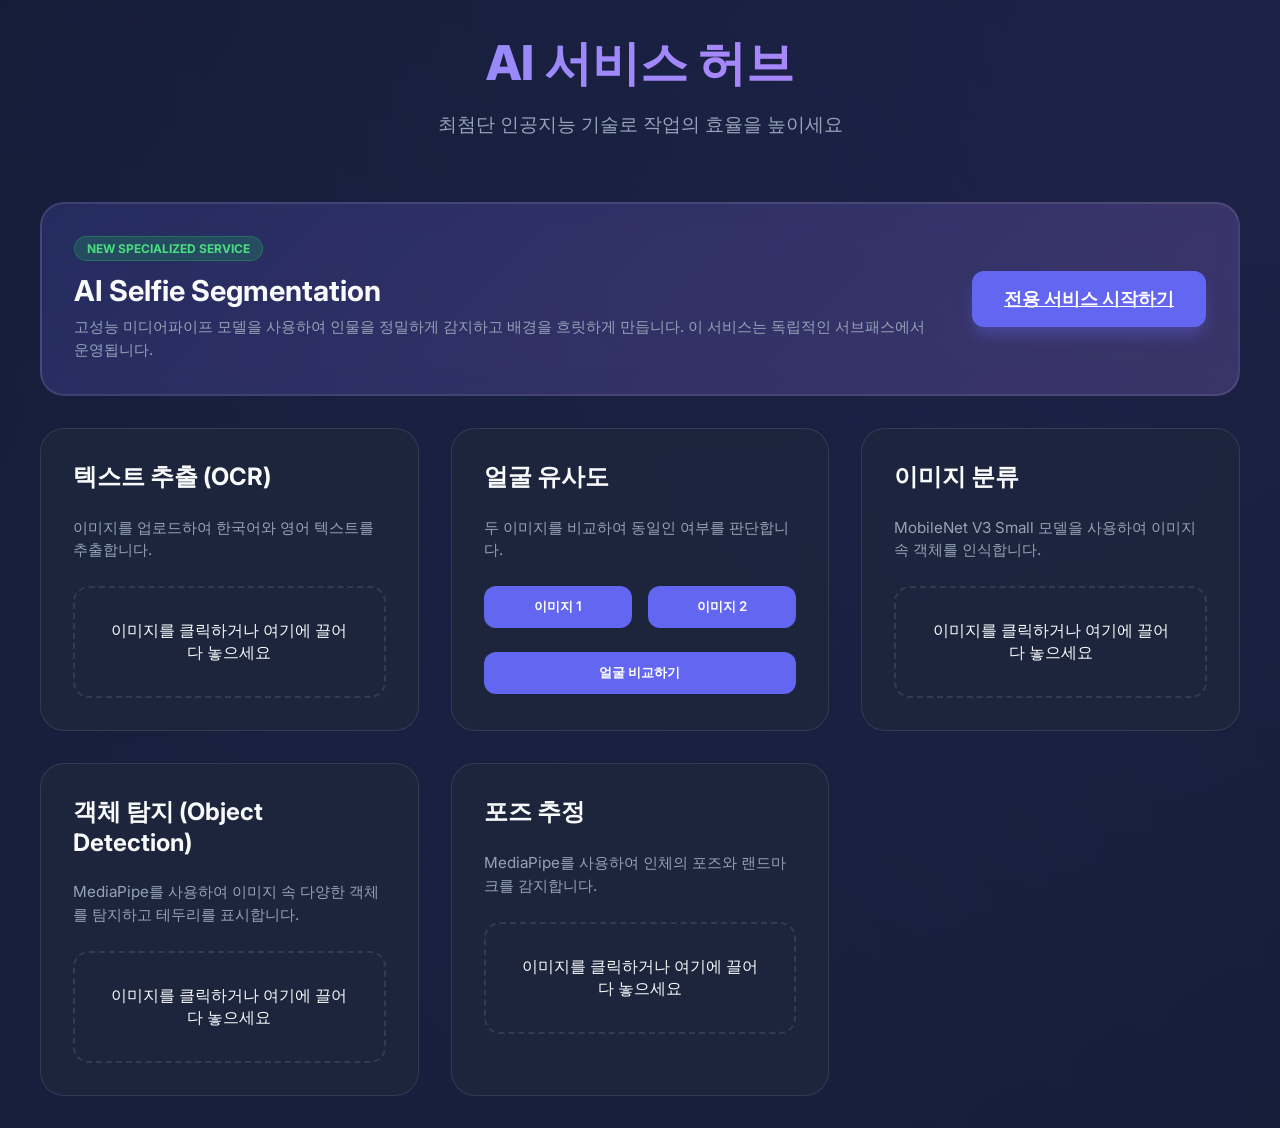
==== templates/index.html @ 6e7cee2f "init" ====
<!DOCTYPE html>
<html lang="en">
<head>
    <meta charset="UTF-8">
    <meta name="viewport" content="width=device-width, initial-scale=1.0">
    <title>AI Services Hub</title>
    <link rel="stylesheet" href="/static/style.css">
    <link rel="preconnect" href="https://fonts.googleapis.com">
    <link rel="preconnect" href="https://fonts.gstatic.com" crossorigin>
    <link href="https://fonts.googleapis.com/css2?family=Inter:wght@400;600;700;800&display=swap" rel="stylesheet">
</head>
<body>
    <div class="container">
        <header>
            <h1>AI 서비스 허브</h1>
            <p>최첨단 인공지능 기술로 작업의 효율을 높이세요</p>
        </header>

        <main class="services-grid">
            <!-- Selfie Segmentation (Specialized Service) -->
            <section class="service-card" style="grid-column: 1 / -1; background: linear-gradient(135deg, rgba(99, 102, 241, 0.2), rgba(192, 132, 252, 0.2)); border: 2px solid rgba(255, 255, 255, 0.1);">
                <div style="display: flex; justify-content: space-between; align-items: center; gap: 2rem; flex-wrap: wrap;">
                    <div style="flex: 1; min-width: 300px;">
                        <div class="status-badge success">New Specialized Service</div>
                        <h2 style="margin-bottom: 0.5rem; font-size: 1.8rem;">AI Selfie Segmentation</h2>
                        <p>고성능 미디어파이프 모델을 사용하여 인물을 정밀하게 감지하고 배경을 흐릿하게 만듭니다. 이 서비스는 독립적인 서브패스에서 운영됩니다.</p>
                    </div>
                    <a href="/selfie-segmentation" class="btn" style="padding: 1rem 2rem; font-size: 1.1rem; box-shadow: 0 10px 15px -3px rgba(99, 102, 241, 0.4);">전용 서비스 시작하기</a>
                </div>
            </section>

            <!-- OCR Service -->
            <section class="service-card" id="ocr-service">
                <h2>텍스트 추출 (OCR)</h2>
                <p>이미지를 업로드하여 한국어와 영어 텍스트를 추출합니다.</p>
                <div class="upload-area" onclick="document.getElementById('ocr-input').click()">
                    <span>이미지를 클릭하거나 여기에 끌어다 놓으세요</span>
                    <input type="file" id="ocr-input" accept="image/*" onchange="handleUpload(this, '/api/ocr', 'ocr-results')">
                </div>
                <div id="ocr-results" class="results-container"></div>
                <div class="spinner"></div>
            </section>

            <!-- Face Recognition -->
            <section class="service-card" id="face-service">
                <h2>얼굴 유사도</h2>
                <p>두 이미지를 비교하여 동일인 여부를 판단합니다.</p>
                <div style="display: flex; gap: 1rem;">
                    <button class="btn" style="flex:1" onclick="document.getElementById('face-input-1').click()">이미지 1</button>
                    <button class="btn" style="flex:1" onclick="document.getElementById('face-input-2').click()">이미지 2</button>
                </div>
                <input type="file" id="face-input-1" accept="image/*" style="display:none">
                <input type="file" id="face-input-2" accept="image/*" style="display:none">
                <button class="btn" onclick="handleFaceRecognition()">얼굴 비교하기</button>
                <div id="face-results" class="results-container"></div>
                <div class="spinner"></div>
            </section>

            <!-- Image Classification -->
            <section class="service-card" id="class-service">
                <h2>이미지 분류</h2>
                <p>MobileNet V3 Small 모델을 사용하여 이미지 속 객체를 인식합니다.</p>
                <div class="upload-area" onclick="document.getElementById('class-input').click()">
                    <span>이미지를 클릭하거나 여기에 끌어다 놓으세요</span>
                    <input type="file" id="class-input" accept="image/*" onchange="handleUpload(this, '/api/image-classification', 'class-results')">
                </div>
                <div id="class-results" class="results-container"></div>
                <div class="spinner"></div>
            </section>

            <!-- Object Detection -->
            <section class="service-card" id="object-service">
                <h2>객체 탐지 (Object Detection)</h2>
                <p>MediaPipe를 사용하여 이미지 속 다양한 객체를 탐지하고 테두리를 표시합니다.</p>
                <div class="upload-area" onclick="document.getElementById('object-input').click()">
                    <span>이미지를 클릭하거나 여기에 끌어다 놓으세요</span>
                    <input type="file" id="object-input" accept="image/*" onchange="handleUpload(this, '/api/object-detection', 'object-results')">
                </div>
                <div id="object-results" class="results-container"></div>
                <div class="spinner"></div>
            </section>

            <!-- Pose Estimation -->
            <section class="service-card" id="pose-service">
                <h2>포즈 추정</h2>
                <p>MediaPipe를 사용하여 인체의 포즈와 랜드마크를 감지합니다.</p>
                <div class="upload-area" onclick="document.getElementById('pose-input').click()">
                    <span>이미지를 클릭하거나 여기에 끌어다 놓으세요</span>
                    <input type="file" id="pose-input" accept="image/*" onchange="handleUpload(this, '/api/pose-estimation', 'pose-results')">
                </div>
                <div id="pose-results" class="results-container"></div>
                <div class="spinner"></div>
            </section>
        </main>
    </div>

    <script src="/static/app.js"></script>
</body>
</html>
---- static/style.css ----
:root {
    --primary: #6366f1;
    --primary-hover: #4f46e5;
    --bg-dark: #0f172a;
    --card-bg: rgba(30, 41, 59, 0.7);
    --text-main: #f8fafc;
    --text-muted: #94a3b8;
    --glass-border: rgba(255, 255, 255, 0.1);
}

* {
    margin: 0;
    padding: 0;
    box-sizing: border-box;
    font-family: 'Inter', -apple-system, BlinkMacSystemFont, "Segoe UI", Roboto, sans-serif;
}

body {
    background-color: var(--bg-dark);
    color: var(--text-main);
    min-height: 100vh;
    padding: 2rem;
    background-image: radial-gradient(circle at top right, rgba(99, 102, 241, 0.15), transparent),
                      radial-gradient(circle at bottom left, rgba(99, 102, 241, 0.1), transparent);
}

.container {
    max-width: 1200px;
    margin: 0 auto;
}

header {
    text-align: center;
    margin-bottom: 4rem;
}

header h1 {
    font-size: 3rem;
    font-weight: 800;
    margin-bottom: 1rem;
    background: linear-gradient(to right, #818cf8, #c084fc);
    -webkit-background-clip: text;
    -webkit-text-fill-color: transparent;
}

header p {
    color: var(--text-muted);
    font-size: 1.2rem;
}

.services-grid {
    display: grid;
    grid-template-columns: repeat(auto-fit, minmax(280px, 1fr));
    gap: 2rem;
}

.service-card {
    background: var(--card-bg);
    backdrop-filter: blur(12px);
    border: 1px solid var(--glass-border);
    border-radius: 1.5rem;
    padding: 2rem;
    transition: transform 0.3s ease, box-shadow 0.3s ease;
    display: flex;
    flex-direction: column;
    gap: 1.5rem;
}

.service-card:hover {
    transform: translateY(-5px);
    box-shadow: 0 20px 25px -5px rgba(0, 0, 0, 0.2), 0 10px 10px -5px rgba(0, 0, 0, 0.1);
}

.service-card h2 {
    font-size: 1.5rem;
    font-weight: 700;
}

.service-card p {
    color: var(--text-muted);
    font-size: 0.95rem;
    line-height: 1.5;
}

.upload-area {
    border: 2px dashed var(--glass-border);
    border-radius: 1rem;
    padding: 2rem;
    text-align: center;
    cursor: pointer;
    transition: border-color 0.3s ease;
}

.upload-area:hover {
    border-color: var(--primary);
}

.upload-area input {
    display: none;
}

.btn {
    background: var(--primary);
    color: white;
    border: none;
    padding: 0.75rem 1.5rem;
    border-radius: 0.75rem;
    font-weight: 600;
    cursor: pointer;
    transition: background 0.3s ease;
    text-align: center;
}

.btn:hover {
    background: var(--primary-hover);
}

.results-container {
    margin-top: 1rem;
    padding: 1.25rem;
    background: rgba(15, 23, 42, 0.5);
    border: 1px solid var(--glass-border);
    border-radius: 1rem;
    font-size: 0.9rem;
    max-height: 300px;
    overflow-y: auto;
    display: none;
    animation: fadeIn 0.3s ease;
}

@keyframes fadeIn {
    from { opacity: 0; transform: translateY(10px); }
    to { opacity: 1; transform: translateY(0); }
}

.result-list {
    list-style: none;
}

.result-list li {
    padding: 0.5rem 0;
    border-bottom: 1px solid rgba(255, 255, 255, 0.05);
}

.result-list li:last-child {
    border-bottom: none;
}

.status-badge {
    display: inline-block;
    padding: 0.25rem 0.75rem;
    border-radius: 2rem;
    font-size: 0.75rem;
    font-weight: 700;
    text-transform: uppercase;
    margin-bottom: 0.75rem;
}

.status-badge.success {
    background: rgba(34, 197, 94, 0.2);
    color: #4ade80;
    border: 1px solid rgba(34, 197, 94, 0.3);
}

.status-badge.failure {
    background: rgba(239, 68, 68, 0.2);
    color: #f87171;
    border: 1px solid rgba(239, 68, 68, 0.3);
}

.result-box {
    padding: 1rem;
    border-radius: 0.75rem;
    background: rgba(255, 255, 255, 0.03);
}

.result-box.success {
    border-left: 4px solid #4ade80;
}

.result-box.failure {
    border-left: 4px solid #f87171;
}

.error {
    color: #f87171;
    font-weight: 600;
}

.spinner {
    display: none;
    width: 20px;
    height: 20px;
    border: 3px solid rgba(255, 255, 255, 0.3);
    border-radius: 50%;
    border-top-color: #fff;
    animation: spin 1s ease-in-out infinite;
    margin: 0 auto;
}

@keyframes spin {
    to { transform: rotate(360deg); }
}
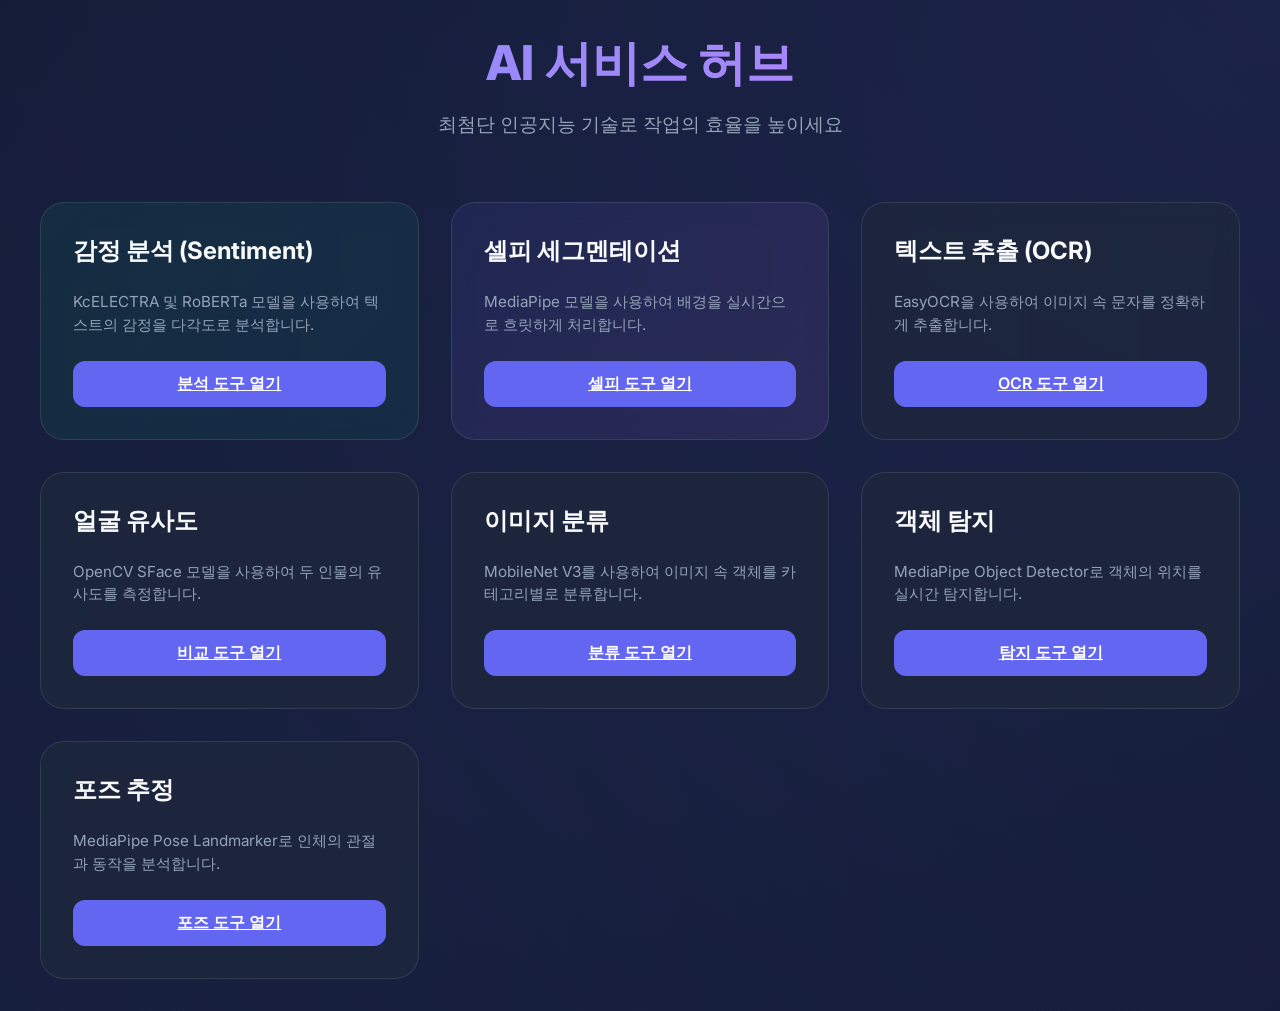
==== commit 6a783afc: "2" ====
--- a/templates/index.html
+++ b/templates/index.html
@@ -1,9 +1,9 @@
 <!DOCTYPE html>
-<html lang="en">
+<html lang="ko">
 <head>
     <meta charset="UTF-8">
     <meta name="viewport" content="width=device-width, initial-scale=1.0">
-    <title>AI Services Hub</title>
+    <title>AI 서비스 허브</title>
     <link rel="stylesheet" href="/static/style.css">
     <link rel="preconnect" href="https://fonts.googleapis.com">
     <link rel="preconnect" href="https://fonts.gstatic.com" crossorigin>
@@ -17,83 +17,55 @@
         </header>
 
         <main class="services-grid">
-            <!-- Selfie Segmentation (Specialized Service) -->
-            <section class="service-card" style="grid-column: 1 / -1; background: linear-gradient(135deg, rgba(99, 102, 241, 0.2), rgba(192, 132, 252, 0.2)); border: 2px solid rgba(255, 255, 255, 0.1);">
-                <div style="display: flex; justify-content: space-between; align-items: center; gap: 2rem; flex-wrap: wrap;">
-                    <div style="flex: 1; min-width: 300px;">
-                        <div class="status-badge success">New Specialized Service</div>
-                        <h2 style="margin-bottom: 0.5rem; font-size: 1.8rem;">AI Selfie Segmentation</h2>
-                        <p>고성능 미디어파이프 모델을 사용하여 인물을 정밀하게 감지하고 배경을 흐릿하게 만듭니다. 이 서비스는 독립적인 서브패스에서 운영됩니다.</p>
-                    </div>
-                    <a href="/selfie-segmentation" class="btn" style="padding: 1rem 2rem; font-size: 1.1rem; box-shadow: 0 10px 15px -3px rgba(99, 102, 241, 0.4);">전용 서비스 시작하기</a>
-                </div>
+            <!-- Sentiment Analysis -->
+            <section class="service-card" style="background: linear-gradient(135deg, rgba(16, 185, 129, 0.1), rgba(5, 150, 105, 0.1));">
+                <h2>감정 분석 (Sentiment)</h2>
+                <p>KcELECTRA 및 RoBERTa 모델을 사용하여 텍스트의 감정을 다각도로 분석합니다.</p>
+                <a href="/sentiment-analysis" class="btn">분석 도구 열기</a>
+            </section>
+
+            <!-- Selfie Segmentation -->
+            <section class="service-card" style="background: linear-gradient(135deg, rgba(99, 102, 241, 0.1), rgba(192, 132, 252, 0.1));">
+                <h2>셀피 세그멘테이션</h2>
+                <p>MediaPipe 모델을 사용하여 배경을 실시간으로 흐릿하게 처리합니다.</p>
+                <a href="/selfie-segmentation" class="btn">셀피 도구 열기</a>
             </section>
 
             <!-- OCR Service -->
-            <section class="service-card" id="ocr-service">
+            <section class="service-card">
                 <h2>텍스트 추출 (OCR)</h2>
-                <p>이미지를 업로드하여 한국어와 영어 텍스트를 추출합니다.</p>
-                <div class="upload-area" onclick="document.getElementById('ocr-input').click()">
-                    <span>이미지를 클릭하거나 여기에 끌어다 놓으세요</span>
-                    <input type="file" id="ocr-input" accept="image/*" onchange="handleUpload(this, '/api/ocr', 'ocr-results')">
-                </div>
-                <div id="ocr-results" class="results-container"></div>
-                <div class="spinner"></div>
+                <p>EasyOCR을 사용하여 이미지 속 문자를 정확하게 추출합니다.</p>
+                <a href="/ocr" class="btn">OCR 도구 열기</a>
             </section>
 
             <!-- Face Recognition -->
-            <section class="service-card" id="face-service">
+            <section class="service-card">
                 <h2>얼굴 유사도</h2>
-                <p>두 이미지를 비교하여 동일인 여부를 판단합니다.</p>
-                <div style="display: flex; gap: 1rem;">
-                    <button class="btn" style="flex:1" onclick="document.getElementById('face-input-1').click()">이미지 1</button>
-                    <button class="btn" style="flex:1" onclick="document.getElementById('face-input-2').click()">이미지 2</button>
-                </div>
-                <input type="file" id="face-input-1" accept="image/*" style="display:none">
-                <input type="file" id="face-input-2" accept="image/*" style="display:none">
-                <button class="btn" onclick="handleFaceRecognition()">얼굴 비교하기</button>
-                <div id="face-results" class="results-container"></div>
-                <div class="spinner"></div>
+                <p>OpenCV SFace 모델을 사용하여 두 인물의 유사도를 측정합니다.</p>
+                <a href="/face-recognition" class="btn">비교 도구 열기</a>
             </section>
 
             <!-- Image Classification -->
-            <section class="service-card" id="class-service">
+            <section class="service-card">
                 <h2>이미지 분류</h2>
-                <p>MobileNet V3 Small 모델을 사용하여 이미지 속 객체를 인식합니다.</p>
-                <div class="upload-area" onclick="document.getElementById('class-input').click()">
-                    <span>이미지를 클릭하거나 여기에 끌어다 놓으세요</span>
-                    <input type="file" id="class-input" accept="image/*" onchange="handleUpload(this, '/api/image-classification', 'class-results')">
-                </div>
-                <div id="class-results" class="results-container"></div>
-                <div class="spinner"></div>
+                <p>MobileNet V3를 사용하여 이미지 속 객체를 카테고리별로 분류합니다.</p>
+                <a href="/image-classification" class="btn">분류 도구 열기</a>
             </section>
 
             <!-- Object Detection -->
-            <section class="service-card" id="object-service">
-                <h2>객체 탐지 (Object Detection)</h2>
-                <p>MediaPipe를 사용하여 이미지 속 다양한 객체를 탐지하고 테두리를 표시합니다.</p>
-                <div class="upload-area" onclick="document.getElementById('object-input').click()">
-                    <span>이미지를 클릭하거나 여기에 끌어다 놓으세요</span>
-                    <input type="file" id="object-input" accept="image/*" onchange="handleUpload(this, '/api/object-detection', 'object-results')">
-                </div>
-                <div id="object-results" class="results-container"></div>
-                <div class="spinner"></div>
+            <section class="service-card">
+                <h2>객체 탐지</h2>
+                <p>MediaPipe Object Detector로 객체의 위치를 실시간 탐지합니다.</p>
+                <a href="/object-detection" class="btn">탐지 도구 열기</a>
             </section>
 
             <!-- Pose Estimation -->
-            <section class="service-card" id="pose-service">
+            <section class="service-card">
                 <h2>포즈 추정</h2>
-                <p>MediaPipe를 사용하여 인체의 포즈와 랜드마크를 감지합니다.</p>
-                <div class="upload-area" onclick="document.getElementById('pose-input').click()">
-                    <span>이미지를 클릭하거나 여기에 끌어다 놓으세요</span>
-                    <input type="file" id="pose-input" accept="image/*" onchange="handleUpload(this, '/api/pose-estimation', 'pose-results')">
-                </div>
-                <div id="pose-results" class="results-container"></div>
-                <div class="spinner"></div>
+                <p>MediaPipe Pose Landmarker로 인체의 관절과 동작을 분석합니다.</p>
+                <a href="/pose-estimation" class="btn">포즈 도구 열기</a>
             </section>
         </main>
     </div>
-
-    <script src="/static/app.js"></script>
 </body>
 </html>
